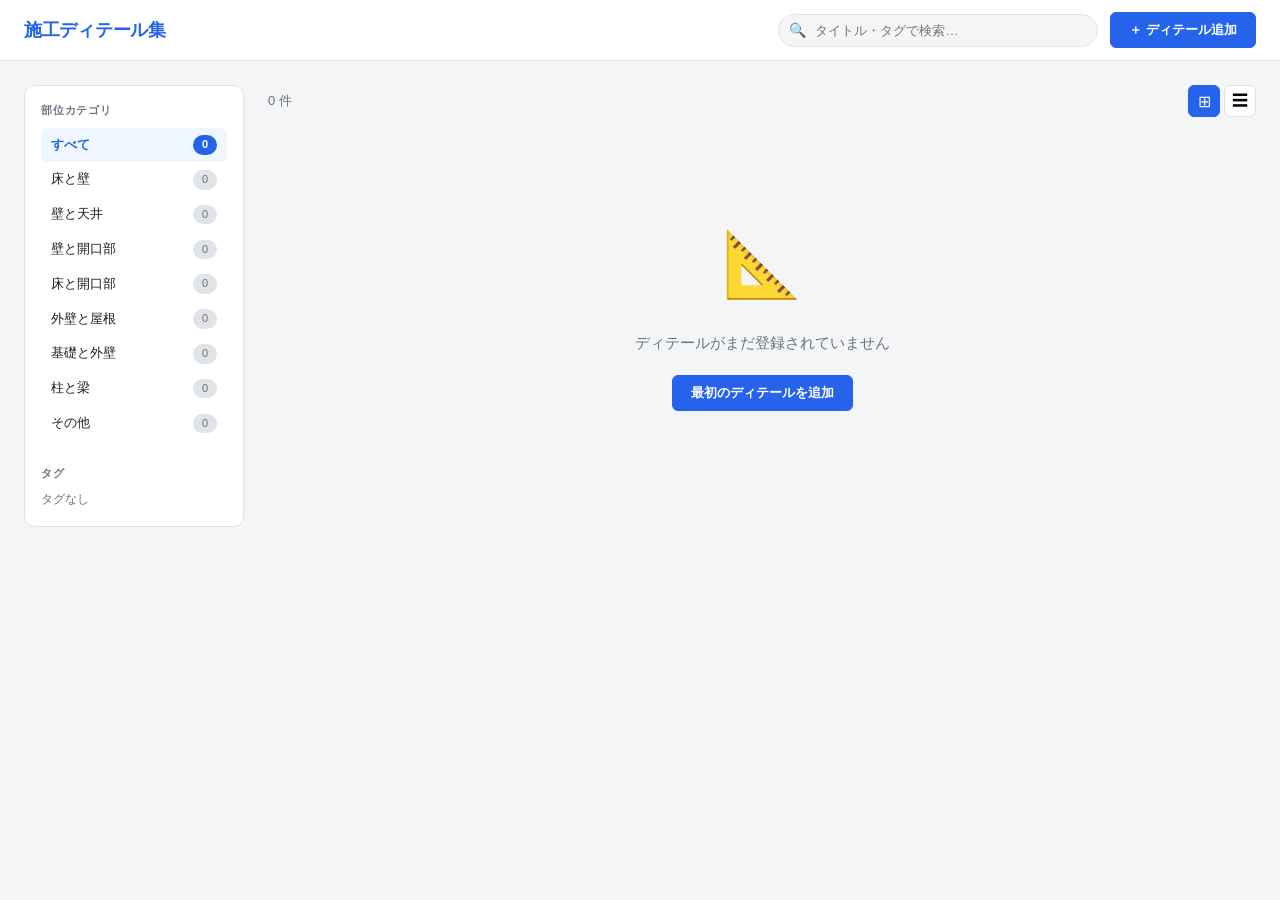
==== detail-app/index.html @ be32832d "feat: 建築施工ディテール集Webアプリを追加 部位ごとの取り合いディテールを管理するWebアプリ。 - カテゴリ（床と壁・壁と天井・壁と開口部など8分類）でフィルター - 画像アップロード（ドラ" ====
<!DOCTYPE html>
<html lang="ja">
<head>
  <meta charset="UTF-8" />
  <meta name="viewport" content="width=device-width, initial-scale=1.0" />
  <title>施工ディテール集</title>
  <link rel="stylesheet" href="style.css" />
</head>
<body>
  <header class="header">
    <div class="header-inner">
      <h1 class="logo">施工ディテール集</h1>
      <div class="header-actions">
        <div class="search-wrap">
          <input type="text" id="searchInput" class="search-input" placeholder="タイトル・タグで検索…" />
          <span class="search-icon">🔍</span>
        </div>
        <button class="btn btn-primary" id="addBtn">＋ ディテール追加</button>
      </div>
    </div>
  </header>

  <div class="layout">
    <aside class="sidebar">
      <p class="sidebar-label">部位カテゴリ</p>
      <ul class="category-list" id="categoryList"></ul>
      <p class="sidebar-label" style="margin-top:24px;">タグ</p>
      <div class="tag-cloud" id="tagCloud"></div>
    </aside>

    <main class="main">
      <div class="toolbar">
        <span id="resultCount" class="result-count"></span>
        <div class="view-toggle">
          <button class="view-btn active" id="gridViewBtn" title="グリッド表示">⊞</button>
          <button class="view-btn" id="listViewBtn" title="リスト表示">☰</button>
        </div>
      </div>
      <div class="card-grid" id="cardGrid"></div>
      <div class="empty-state" id="emptyState" style="display:none;">
        <div class="empty-icon">📐</div>
        <p>ディテールがまだ登録されていません</p>
        <button class="btn btn-primary" id="emptyAddBtn">最初のディテールを追加</button>
      </div>
    </main>
  </div>

  <!-- 追加/編集モーダル -->
  <div class="modal-overlay" id="editModal" style="display:none;">
    <div class="modal">
      <div class="modal-header">
        <h2 id="modalTitle">ディテールを追加</h2>
        <button class="modal-close" id="modalClose">✕</button>
      </div>
      <div class="modal-body">
        <form id="detailForm">
          <div class="form-row">
            <label class="form-label">タイトル <span class="required">*</span></label>
            <input type="text" id="fTitle" class="form-input" placeholder="例：床とGL壁の取り合い" required />
          </div>
          <div class="form-row">
            <label class="form-label">部位カテゴリ <span class="required">*</span></label>
            <select id="fCategory" class="form-input" required>
              <option value="">選択してください</option>
              <option value="床と壁">床と壁</option>
              <option value="壁と天井">壁と天井</option>
              <option value="壁と開口部">壁と開口部（窓・ドア）</option>
              <option value="床と開口部">床と開口部（サッシ下端）</option>
              <option value="外壁と屋根">外壁と屋根</option>
              <option value="基礎と外壁">基礎と外壁</option>
              <option value="柱と梁">柱と梁</option>
              <option value="その他">その他</option>
            </select>
          </div>
          <div class="form-row">
            <label class="form-label">画像</label>
            <div class="image-upload-area" id="imageUploadArea">
              <input type="file" id="fImage" accept="image/*,.pdf" hidden />
              <img id="imagePreview" style="display:none;" />
              <div id="uploadPlaceholder" class="upload-placeholder">
                <span class="upload-icon">🖼️</span>
                <p>クリックまたはドラッグして画像をアップロード</p>
                <p class="upload-hint">JPG / PNG / GIF 対応</p>
              </div>
              <button type="button" class="btn btn-outline remove-image-btn" id="removeImageBtn" style="display:none;">画像を削除</button>
            </div>
          </div>
          <div class="form-row">
            <label class="form-label">メモ・説明</label>
            <textarea id="fMemo" class="form-input form-textarea" placeholder="仕様、注意事項、使用材料などを記入…" rows="4"></textarea>
          </div>
          <div class="form-row">
            <label class="form-label">タグ</label>
            <div class="tag-input-wrap">
              <div class="tag-chips" id="tagChips"></div>
              <input type="text" id="fTagInput" class="tag-text-input" placeholder="タグを入力してEnter（例：RC造、防水）" />
            </div>
            <p class="form-hint">Enter キーでタグを追加</p>
          </div>
        </form>
      </div>
      <div class="modal-footer">
        <button class="btn btn-outline" id="cancelBtn">キャンセル</button>
        <button class="btn btn-primary" id="saveBtn">保存</button>
      </div>
    </div>
  </div>

  <!-- 詳細表示モーダル -->
  <div class="modal-overlay" id="viewModal" style="display:none;">
    <div class="modal modal-view">
      <div class="modal-header">
        <div>
          <span class="view-category-badge" id="viewCategory"></span>
          <h2 id="viewTitle"></h2>
        </div>
        <button class="modal-close" id="viewClose">✕</button>
      </div>
      <div class="modal-body view-body">
        <div class="view-image-wrap" id="viewImageWrap" style="display:none;">
          <img id="viewImage" />
        </div>
        <div class="view-meta">
          <div class="view-tags" id="viewTags"></div>
          <div class="view-memo" id="viewMemo"></div>
          <p class="view-date" id="viewDate"></p>
        </div>
      </div>
      <div class="modal-footer">
        <button class="btn btn-outline btn-danger" id="deleteBtn">削除</button>
        <button class="btn btn-outline" id="editFromViewBtn">編集</button>
        <button class="btn btn-primary" id="viewClose2">閉じる</button>
      </div>
    </div>
  </div>

  <script src="app.js"></script>
</body>
</html>
---- detail-app/style.css ----
/* ── Reset & Base ── */
*, *::before, *::after { box-sizing: border-box; margin: 0; padding: 0; }

:root {
  --bg: #f4f5f7;
  --surface: #ffffff;
  --border: #e0e3e8;
  --text: #1a1d23;
  --text-muted: #6b7280;
  --primary: #2563eb;
  --primary-hover: #1d4ed8;
  --primary-light: #eff6ff;
  --danger: #dc2626;
  --danger-light: #fef2f2;
  --radius: 10px;
  --radius-sm: 6px;
  --shadow: 0 1px 4px rgba(0,0,0,.08), 0 4px 16px rgba(0,0,0,.06);
  --shadow-lg: 0 8px 32px rgba(0,0,0,.16);
}

body {
  font-family: "Hiragino Kaku Gothic ProN", "Hiragino Sans", "Yu Gothic", Meiryo, sans-serif;
  background: var(--bg);
  color: var(--text);
  min-height: 100vh;
  font-size: 14px;
  line-height: 1.6;
}

/* ── Header ── */
.header {
  background: var(--surface);
  border-bottom: 1px solid var(--border);
  position: sticky;
  top: 0;
  z-index: 100;
}
.header-inner {
  max-width: 1280px;
  margin: 0 auto;
  padding: 0 24px;
  height: 60px;
  display: flex;
  align-items: center;
  gap: 16px;
}
.logo {
  font-size: 18px;
  font-weight: 700;
  color: var(--primary);
  white-space: nowrap;
  letter-spacing: -.3px;
}
.header-actions {
  display: flex;
  align-items: center;
  gap: 12px;
  margin-left: auto;
  flex: 1;
  justify-content: flex-end;
}
.search-wrap {
  position: relative;
  flex: 1;
  max-width: 320px;
}
.search-input {
  width: 100%;
  padding: 8px 12px 8px 36px;
  border: 1px solid var(--border);
  border-radius: 20px;
  font-size: 13px;
  background: var(--bg);
  outline: none;
  transition: border-color .2s, box-shadow .2s;
}
.search-input:focus { border-color: var(--primary); box-shadow: 0 0 0 3px rgba(37,99,235,.12); }
.search-icon {
  position: absolute;
  left: 11px;
  top: 50%;
  transform: translateY(-50%);
  font-size: 14px;
  pointer-events: none;
}

/* ── Layout ── */
.layout {
  max-width: 1280px;
  margin: 0 auto;
  display: grid;
  grid-template-columns: 220px 1fr;
  gap: 24px;
  padding: 24px;
  align-items: start;
}

/* ── Sidebar ── */
.sidebar {
  background: var(--surface);
  border: 1px solid var(--border);
  border-radius: var(--radius);
  padding: 16px;
  position: sticky;
  top: 84px;
}
.sidebar-label {
  font-size: 11px;
  font-weight: 700;
  text-transform: uppercase;
  letter-spacing: .8px;
  color: var(--text-muted);
  margin-bottom: 8px;
}
.category-list { list-style: none; }
.category-list li {
  display: flex;
  justify-content: space-between;
  align-items: center;
  padding: 7px 10px;
  border-radius: var(--radius-sm);
  cursor: pointer;
  transition: background .15s;
  font-size: 13px;
  gap: 6px;
}
.category-list li:hover { background: var(--bg); }
.category-list li.active { background: var(--primary-light); color: var(--primary); font-weight: 600; }
.category-count {
  background: var(--border);
  border-radius: 20px;
  padding: 1px 8px;
  font-size: 11px;
  color: var(--text-muted);
  min-width: 24px;
  text-align: center;
}
.category-list li.active .category-count { background: var(--primary); color: #fff; }

.tag-cloud { display: flex; flex-wrap: wrap; gap: 6px; }
.tag-cloud-item {
  background: var(--bg);
  border: 1px solid var(--border);
  border-radius: 20px;
  padding: 3px 10px;
  font-size: 12px;
  cursor: pointer;
  transition: all .15s;
  color: var(--text-muted);
}
.tag-cloud-item:hover { border-color: var(--primary); color: var(--primary); }
.tag-cloud-item.active { background: var(--primary); border-color: var(--primary); color: #fff; }

/* ── Main / Toolbar ── */
.main { min-width: 0; }
.toolbar {
  display: flex;
  justify-content: space-between;
  align-items: center;
  margin-bottom: 16px;
}
.result-count { font-size: 13px; color: var(--text-muted); }
.view-toggle { display: flex; gap: 4px; }
.view-btn {
  width: 32px; height: 32px;
  border: 1px solid var(--border);
  border-radius: var(--radius-sm);
  background: var(--surface);
  cursor: pointer;
  font-size: 16px;
  display: flex; align-items: center; justify-content: center;
  transition: all .15s;
}
.view-btn.active { background: var(--primary); border-color: var(--primary); color: #fff; }

/* ── Card Grid ── */
.card-grid {
  display: grid;
  grid-template-columns: repeat(auto-fill, minmax(240px, 1fr));
  gap: 16px;
}
.card-grid.list-view {
  grid-template-columns: 1fr;
}

.card {
  background: var(--surface);
  border: 1px solid var(--border);
  border-radius: var(--radius);
  overflow: hidden;
  cursor: pointer;
  transition: box-shadow .2s, transform .2s;
  display: flex;
  flex-direction: column;
}
.card:hover { box-shadow: var(--shadow); transform: translateY(-2px); }

.card-image {
  width: 100%;
  aspect-ratio: 4/3;
  object-fit: cover;
  background: var(--bg);
  display: flex;
  align-items: center;
  justify-content: center;
  color: var(--text-muted);
  font-size: 40px;
}
.card-image img { width: 100%; height: 100%; object-fit: cover; }
.card-image.no-image { aspect-ratio: 4/3; }

.card-body { padding: 12px 14px; flex: 1; }
.card-category {
  display: inline-block;
  font-size: 11px;
  font-weight: 600;
  padding: 2px 8px;
  border-radius: 20px;
  margin-bottom: 6px;
}
.card-title { font-size: 14px; font-weight: 600; margin-bottom: 6px; line-height: 1.4; }
.card-memo {
  font-size: 12px;
  color: var(--text-muted);
  display: -webkit-box;
  -webkit-line-clamp: 2;
  -webkit-box-orient: vertical;
  overflow: hidden;
  margin-bottom: 8px;
}
.card-tags { display: flex; flex-wrap: wrap; gap: 4px; }
.tag {
  background: var(--bg);
  border: 1px solid var(--border);
  border-radius: 20px;
  padding: 1px 8px;
  font-size: 11px;
  color: var(--text-muted);
}

/* List view card */
.card-grid.list-view .card {
  flex-direction: row;
}
.card-grid.list-view .card-image {
  width: 120px;
  min-width: 120px;
  aspect-ratio: unset;
  height: 90px;
}
.card-grid.list-view .card-image.no-image { height: 90px; }
.card-grid.list-view .card-body { display: flex; align-items: center; gap: 16px; flex: 1; }
.card-grid.list-view .card-memo { display: none; }

/* category color palette */
.cat-0 { background: #dbeafe; color: #1e40af; }
.cat-1 { background: #d1fae5; color: #065f46; }
.cat-2 { background: #fef3c7; color: #92400e; }
.cat-3 { background: #fce7f3; color: #9d174d; }
.cat-4 { background: #e0e7ff; color: #3730a3; }
.cat-5 { background: #ffedd5; color: #9a3412; }
.cat-6 { background: #f0fdf4; color: #14532d; }
.cat-7 { background: #f5f5f5; color: #374151; }

/* ── Empty State ── */
.empty-state {
  text-align: center;
  padding: 80px 20px;
  color: var(--text-muted);
}
.empty-icon { font-size: 64px; margin-bottom: 16px; }
.empty-state p { margin-bottom: 20px; font-size: 15px; }

/* ── Buttons ── */
.btn {
  display: inline-flex;
  align-items: center;
  gap: 6px;
  padding: 8px 18px;
  border-radius: var(--radius-sm);
  font-size: 13px;
  font-weight: 600;
  cursor: pointer;
  border: 1px solid transparent;
  transition: all .15s;
  white-space: nowrap;
}
.btn-primary { background: var(--primary); color: #fff; border-color: var(--primary); }
.btn-primary:hover { background: var(--primary-hover); }
.btn-outline { background: var(--surface); border-color: var(--border); color: var(--text); }
.btn-outline:hover { border-color: var(--primary); color: var(--primary); }
.btn-danger { color: var(--danger) !important; border-color: #fca5a5 !important; }
.btn-danger:hover { background: var(--danger-light) !important; }

/* ── Modal ── */
.modal-overlay {
  position: fixed;
  inset: 0;
  background: rgba(0,0,0,.45);
  display: flex;
  align-items: center;
  justify-content: center;
  z-index: 200;
  padding: 20px;
  backdrop-filter: blur(2px);
}
.modal {
  background: var(--surface);
  border-radius: 14px;
  width: 100%;
  max-width: 560px;
  max-height: 90vh;
  display: flex;
  flex-direction: column;
  box-shadow: var(--shadow-lg);
  animation: modalIn .2s ease;
}
.modal-view { max-width: 700px; }
@keyframes modalIn {
  from { opacity: 0; transform: scale(.96) translateY(8px); }
  to   { opacity: 1; transform: scale(1) translateY(0); }
}
.modal-header {
  display: flex;
  justify-content: space-between;
  align-items: flex-start;
  padding: 20px 24px 16px;
  border-bottom: 1px solid var(--border);
  gap: 12px;
}
.modal-header h2 { font-size: 17px; font-weight: 700; }
.modal-close {
  background: none; border: none; font-size: 18px; cursor: pointer;
  color: var(--text-muted); padding: 2px 6px; border-radius: 4px;
  transition: background .15s;
  flex-shrink: 0;
}
.modal-close:hover { background: var(--bg); }
.modal-body {
  padding: 20px 24px;
  overflow-y: auto;
  flex: 1;
}
.modal-footer {
  display: flex;
  justify-content: flex-end;
  gap: 10px;
  padding: 16px 24px;
  border-top: 1px solid var(--border);
}

/* ── Form ── */
.form-row { margin-bottom: 18px; }
.form-label { display: block; font-size: 13px; font-weight: 600; margin-bottom: 6px; }
.required { color: var(--danger); }
.form-input {
  width: 100%;
  padding: 9px 12px;
  border: 1px solid var(--border);
  border-radius: var(--radius-sm);
  font-size: 13px;
  font-family: inherit;
  outline: none;
  transition: border-color .2s, box-shadow .2s;
  background: var(--surface);
  color: var(--text);
}
.form-input:focus { border-color: var(--primary); box-shadow: 0 0 0 3px rgba(37,99,235,.12); }
.form-textarea { resize: vertical; min-height: 100px; }
.form-hint { font-size: 12px; color: var(--text-muted); margin-top: 4px; }

/* Image upload */
.image-upload-area {
  border: 2px dashed var(--border);
  border-radius: var(--radius);
  padding: 20px;
  text-align: center;
  cursor: pointer;
  transition: border-color .2s, background .2s;
  position: relative;
  min-height: 120px;
  display: flex;
  flex-direction: column;
  align-items: center;
  justify-content: center;
  gap: 8px;
}
.image-upload-area:hover { border-color: var(--primary); background: var(--primary-light); }
.image-upload-area.drag-over { border-color: var(--primary); background: var(--primary-light); }
.upload-placeholder { pointer-events: none; }
.upload-icon { font-size: 32px; display: block; margin-bottom: 4px; }
.upload-placeholder p { font-size: 13px; color: var(--text-muted); }
.upload-hint { font-size: 12px !important; color: #9ca3af !important; }
#imagePreview {
  max-width: 100%;
  max-height: 200px;
  object-fit: contain;
  border-radius: var(--radius-sm);
}
.remove-image-btn { margin-top: 8px; font-size: 12px; padding: 4px 12px; }

/* Tag input */
.tag-input-wrap {
  border: 1px solid var(--border);
  border-radius: var(--radius-sm);
  padding: 6px 8px;
  display: flex;
  flex-wrap: wrap;
  gap: 6px;
  align-items: center;
  cursor: text;
  transition: border-color .2s, box-shadow .2s;
}
.tag-input-wrap:focus-within { border-color: var(--primary); box-shadow: 0 0 0 3px rgba(37,99,235,.12); }
.tag-chip {
  background: var(--primary-light);
  color: var(--primary);
  border-radius: 20px;
  padding: 2px 6px 2px 10px;
  font-size: 12px;
  display: flex;
  align-items: center;
  gap: 4px;
  font-weight: 600;
}
.tag-chip-remove {
  background: none; border: none; cursor: pointer;
  color: var(--primary); font-size: 14px; line-height: 1;
  padding: 0 2px;
}
.tag-chip-remove:hover { color: var(--danger); }
.tag-text-input {
  border: none; outline: none; font-size: 13px;
  background: transparent; flex: 1; min-width: 120px;
  font-family: inherit;
}

/* ── View Modal ── */
.view-category-badge {
  display: inline-block;
  font-size: 12px;
  font-weight: 700;
  padding: 2px 10px;
  border-radius: 20px;
  margin-bottom: 6px;
}
.view-body { display: flex; flex-direction: column; gap: 16px; }
.view-image-wrap img {
  width: 100%;
  max-height: 400px;
  object-fit: contain;
  border-radius: var(--radius);
  border: 1px solid var(--border);
  background: var(--bg);
}
.view-tags { display: flex; flex-wrap: wrap; gap: 6px; }
.view-memo {
  background: var(--bg);
  border-radius: var(--radius-sm);
  padding: 12px 14px;
  font-size: 13px;
  white-space: pre-wrap;
  line-height: 1.7;
  color: var(--text);
  min-height: 40px;
}
.view-date { font-size: 12px; color: var(--text-muted); text-align: right; }

/* ── Responsive ── */
@media (max-width: 768px) {
  .layout { grid-template-columns: 1fr; padding: 16px; gap: 16px; }
  .sidebar { position: static; }
  .header-inner { padding: 0 16px; }
  .search-wrap { max-width: 200px; }
}
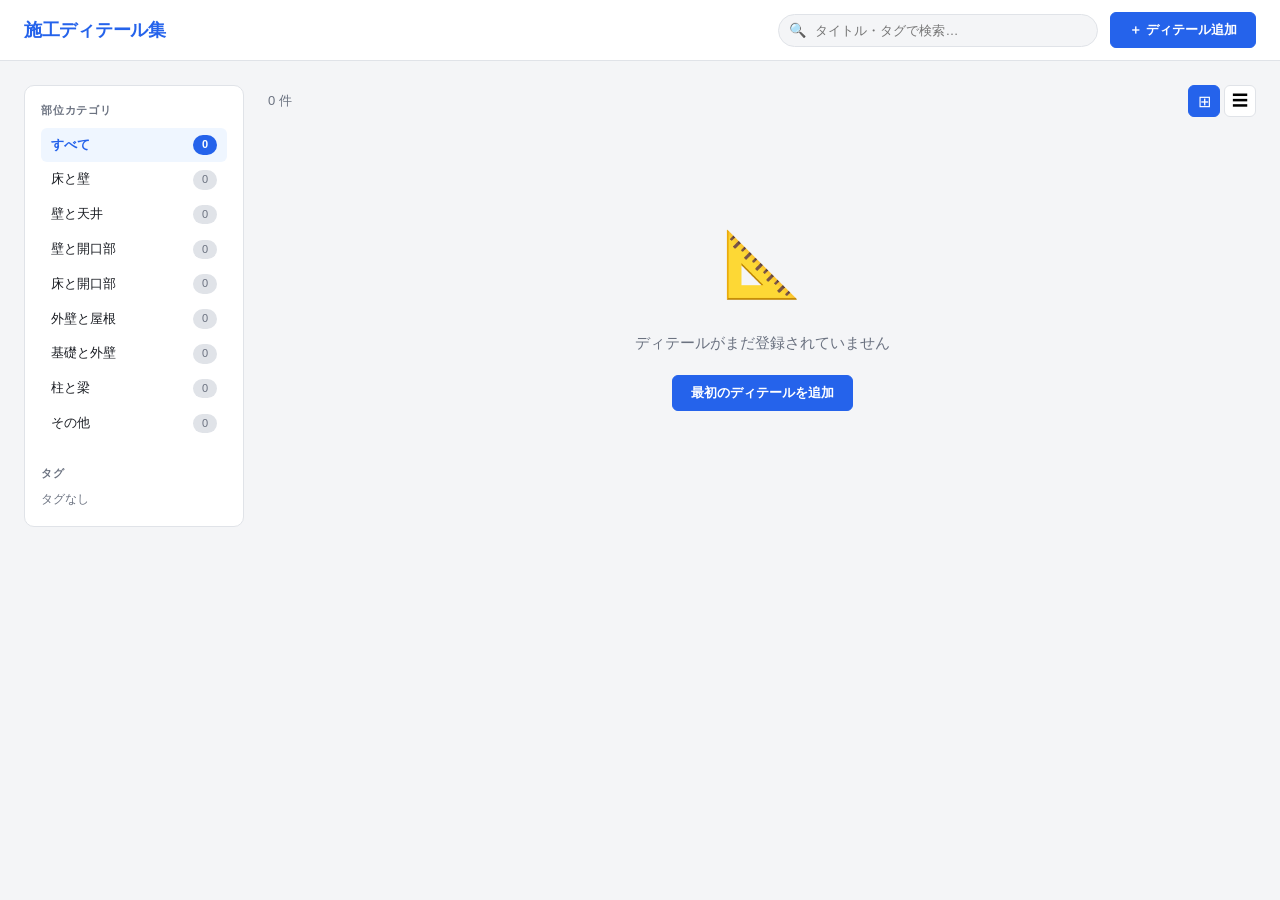
==== commit 0536a35f: "feat: 画像URL貼り付けインポート機能を追加 ディテール追加・編集モーダルに「URLで指定」タブを追加。 - 画像URLを貼り付けて「読み込む」ボタンでプレビュー確認 - Enter キーでも読" ====
--- a/detail-app/index.html
+++ b/detail-app/index.html
@@ -74,15 +74,35 @@
           </div>
           <div class="form-row">
             <label class="form-label">画像</label>
-            <div class="image-upload-area" id="imageUploadArea">
-              <input type="file" id="fImage" accept="image/*,.pdf" hidden />
-              <img id="imagePreview" style="display:none;" />
-              <div id="uploadPlaceholder" class="upload-placeholder">
-                <span class="upload-icon">🖼️</span>
-                <p>クリックまたはドラッグして画像をアップロード</p>
-                <p class="upload-hint">JPG / PNG / GIF 対応</p>
+            <div class="image-tabs">
+              <button type="button" class="image-tab active" id="tabUpload">ファイルを選択</button>
+              <button type="button" class="image-tab" id="tabUrl">URLで指定</button>
+            </div>
+            <!-- ファイルアップロード -->
+            <div id="panelUpload">
+              <div class="image-upload-area" id="imageUploadArea">
+                <input type="file" id="fImage" accept="image/*,.pdf" hidden />
+                <img id="imagePreview" style="display:none;" />
+                <div id="uploadPlaceholder" class="upload-placeholder">
+                  <span class="upload-icon">🖼️</span>
+                  <p>クリックまたはドラッグして画像をアップロード</p>
+                  <p class="upload-hint">JPG / PNG / GIF 対応</p>
+                </div>
+                <button type="button" class="btn btn-outline remove-image-btn" id="removeImageBtn" style="display:none;">画像を削除</button>
               </div>
-              <button type="button" class="btn btn-outline remove-image-btn" id="removeImageBtn" style="display:none;">画像を削除</button>
+            </div>
+            <!-- URL入力 -->
+            <div id="panelUrl" style="display:none;">
+              <div class="url-input-wrap">
+                <input type="url" id="fImageUrl" class="form-input" placeholder="https://example.com/detail-image.jpg" />
+                <button type="button" class="btn btn-outline" id="loadUrlBtn">読み込む</button>
+              </div>
+              <p class="form-hint">画像の直接URLを貼り付けてください（参照元サイトの利用規約を確認してからご使用ください）</p>
+              <div id="urlPreviewWrap" style="display:none;margin-top:10px;">
+                <img id="urlPreview" style="max-width:100%;max-height:200px;object-fit:contain;border-radius:6px;border:1px solid var(--border);" />
+                <p id="urlError" class="url-error" style="display:none;">画像を読み込めませんでした。URLを確認してください。</p>
+                <button type="button" class="btn btn-outline remove-image-btn" id="removeUrlBtn" style="margin-top:8px;display:none;">画像を削除</button>
+              </div>
             </div>
           </div>
           <div class="form-row">
--- a/detail-app/style.css
+++ b/detail-app/style.css
@@ -399,6 +399,39 @@
 }
 .remove-image-btn { margin-top: 8px; font-size: 12px; padding: 4px 12px; }
 
+/* Image tabs */
+.image-tabs {
+  display: flex;
+  gap: 0;
+  border: 1px solid var(--border);
+  border-radius: var(--radius-sm);
+  overflow: hidden;
+  margin-bottom: 10px;
+  width: fit-content;
+}
+.image-tab {
+  background: var(--bg);
+  border: none;
+  padding: 7px 16px;
+  font-size: 13px;
+  cursor: pointer;
+  color: var(--text-muted);
+  transition: all .15s;
+  font-family: inherit;
+}
+.image-tab + .image-tab { border-left: 1px solid var(--border); }
+.image-tab.active { background: var(--surface); color: var(--primary); font-weight: 600; }
+.image-tab:hover:not(.active) { background: var(--surface); }
+
+/* URL input */
+.url-input-wrap {
+  display: flex;
+  gap: 8px;
+  align-items: center;
+}
+.url-input-wrap .form-input { flex: 1; }
+.url-error { color: var(--danger); font-size: 12px; margin-top: 6px; }
+
 /* Tag input */
 .tag-input-wrap {
   border: 1px solid var(--border);
